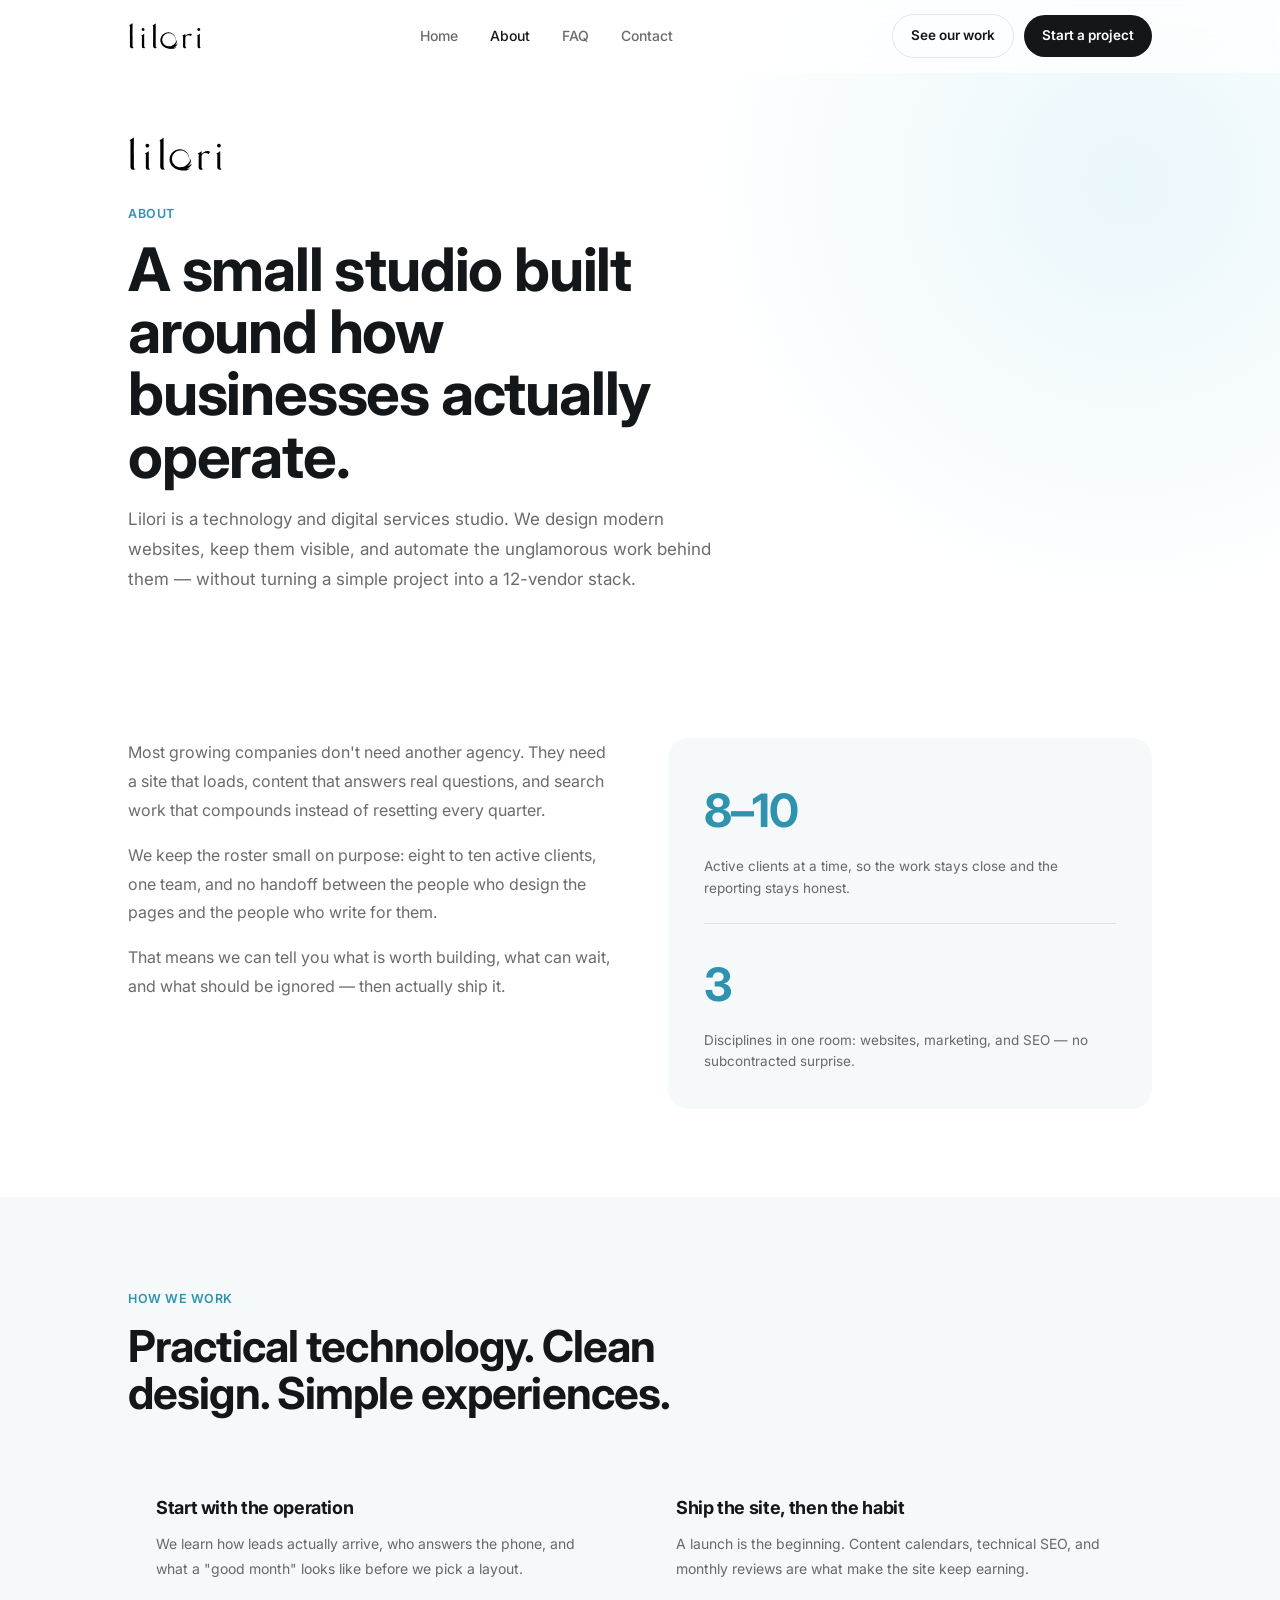
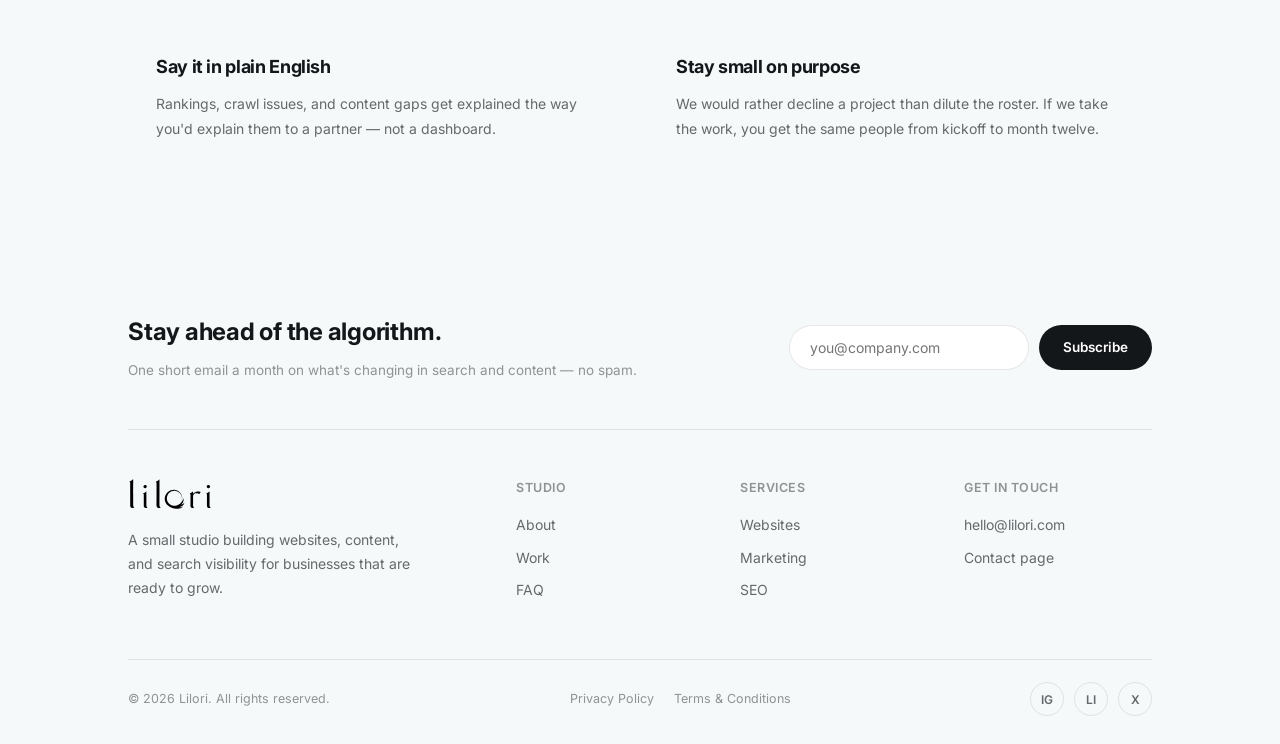
==== site/about.html @ 3b540e7f "Turn the Lilori HTML dump into a local multi-page site. Replace the single base64-heavy page with a " ====
<!DOCTYPE html>
<html lang="en">
<head>
  <meta charset="UTF-8">
  <meta name="viewport" content="width=device-width, initial-scale=1.0">
  <title>About Lilori — A small studio for websites, marketing & SEO</title>
  <meta name="description" content="Lilori is a small studio that designs websites, runs content, and improves search visibility for growing businesses.">
  <meta name="theme-color" content="#ffffff">
  <link rel="icon" type="image/svg+xml" href="assets/lilori-logo.svg">
  <link rel="stylesheet" href="css/styles.css">
</head>
<body>
  <a class="skip-link" href="#main">Skip to content</a>
  <nav id="nav">
    <div class="nav-inner wrap">
      <a href="index.html" class="nav-logo"><img class="brand-mark" src="assets/lilori-logo.svg" alt="Lilori"></a>
      <ul class="nav-links" id="navLinks">
        <li><a href="index.html">Home</a></li>
        <li><a href="about.html">About</a></li>
        <li><a href="faq.html">FAQ</a></li>
        <li><a href="contact.html">Contact</a></li>
        <li class="mobile-actions">
          <a href="index.html#work" class="btn btn-ghost">See our work</a>
          <a href="contact.html" class="btn btn-fill">Start a project</a>
        </li>
      </ul>
      <div class="nav-actions">
        <a href="index.html#work" class="nav-ghost">See our work</a>
        <a href="contact.html" class="nav-fill">Start a project</a>
      </div>
      <button class="nav-burger" id="burger" aria-label="Menu" aria-expanded="false" aria-controls="navLinks">
        <span></span><span></span><span></span>
      </button>
    </div>
  </nav>
  <main id="main">

    <header class="page-hero">
      <div class="wrap">
        <img class="brand-mark" src="assets/lilori-logo.svg" alt="">
        <span class="eyebrow">About</span>
        <h1>A small studio built around how businesses actually operate.</h1>
        <p>Lilori is a technology and digital services studio. We design modern websites, keep them visible, and automate the unglamorous work behind them — without turning a simple project into a 12-vendor stack.</p>
      </div>
    </header>
    <section class="band">
      <div class="wrap about-story">
        <div data-reveal>
          <p>Most growing companies don't need another agency. They need a site that loads, content that answers real questions, and search work that compounds instead of resetting every quarter.</p>
          <p>We keep the roster small on purpose: eight to ten active clients, one team, and no handoff between the people who design the pages and the people who write for them.</p>
          <p>That means we can tell you what is worth building, what can wait, and what should be ignored — then actually ship it.</p>
        </div>
        <aside class="about-figure" data-reveal>
          <div class="big">8–10</div>
          <div class="cap">Active clients at a time, so the work stays close and the reporting stays honest.</div>
          <hr>
          <div class="big">3</div>
          <div class="cap">Disciplines in one room: websites, marketing, and SEO — no subcontracted surprise.</div>
        </aside>
      </div>
    </section>
    <section class="band alt">
      <div class="wrap">
        <div class="head" data-reveal>
          <span class="eyebrow">How we work</span>
          <h2>Practical technology. Clean design. Simple experiences.</h2>
        </div>
        <div class="values-grid" data-reveal>
          <article class="value-card"><h3>Start with the operation</h3><p>We learn how leads actually arrive, who answers the phone, and what a "good month" looks like before we pick a layout.</p></article>
          <article class="value-card"><h3>Ship the site, then the habit</h3><p>A launch is the beginning. Content calendars, technical SEO, and monthly reviews are what make the site keep earning.</p></article>
          <article class="value-card"><h3>Say it in plain English</h3><p>Rankings, crawl issues, and content gaps get explained the way you'd explain them to a partner — not a dashboard.</p></article>
          <article class="value-card"><h3>Stay small on purpose</h3><p>We would rather decline a project than dilute the roster. If we take the work, you get the same people from kickoff to month twelve.</p></article>
        </div>
      </div>
    </section>

  </main>
  <footer>
    <div class="wrap">
      <div class="foot-newsletter" data-reveal>
        <div>
          <h3>Stay ahead of the algorithm.</h3>
          <p>One short email a month on what's changing in search and content — no spam.</p>
        </div>
        <form class="nl-form" id="nlForm">
          <input type="email" placeholder="you@company.com" required aria-label="Email address">
          <button type="submit">Subscribe</button>
        </form>
      </div>
      <div class="foot-top">
        <div class="foot-brand">
          <img class="brand-mark" src="assets/lilori-logo.svg" alt="Lilori">
          <p>A small studio building websites, content, and search visibility for businesses that are ready to grow.</p>
        </div>
        <div class="foot-col">
          <h4>Studio</h4>
          <a href="about.html">About</a>
          <a href="index.html#work">Work</a>
          <a href="faq.html">FAQ</a>
        </div>
        <div class="foot-col">
          <h4>Services</h4>
          <a href="index.html#services">Websites</a>
          <a href="index.html#services">Marketing</a>
          <a href="index.html#services">SEO</a>
        </div>
        <div class="foot-col">
          <h4>Get in touch</h4>
          <a href="mailto:hello@lilori.com">hello@lilori.com</a>
          <a href="contact.html">Contact page</a>
        </div>
      </div>
      <div class="foot-bottom">
        <span>© 2026 Lilori. All rights reserved.</span>
        <div class="foot-legal">
          <a href="privacy.html">Privacy Policy</a>
          <a href="terms.html">Terms &amp; Conditions</a>
        </div>
        <div class="foot-social">
          <a href="#" aria-label="Instagram">IG</a>
          <a href="#" aria-label="LinkedIn">LI</a>
          <a href="#" aria-label="X">X</a>
        </div>
      </div>
    </div>
  </footer>
  <script src="js/main.js"></script>
</body>
</html>
---- site/css/styles.css ----
@import url("https://fonts.googleapis.com/css2?family=Fraunces:ital,opsz,wght@0,9..144,440;0,9..144,560;1,9..144,440&family=Inter:wght@300;400;500;600;700&display=swap");

*,
*::before,
*::after {
  box-sizing: border-box;
  margin: 0;
  padding: 0;
}

:root {
  --paper: #ffffff;
  --paper2: #f6f9fa;
  --paper3: #eef3f5;
  --ink: #14171a;
  --ink-soft: rgba(20, 23, 26, 0.64);
  --ink-dim: rgba(20, 23, 26, 0.45);
  --ink-faint: rgba(20, 23, 26, 0.28);
  --ice-pale: #eaf7fb;
  --ice-soft: #cdecf4;
  --ice: #8fd6ea;
  --ice-mid: #5fbeda;
  --ice-deep: #2f93af;
  --line: rgba(20, 23, 26, 0.1);
  --line-soft: rgba(20, 23, 26, 0.07);
  --serif: "Fraunces", serif;
  --sans: "Inter", sans-serif;
  --ease: cubic-bezier(0.22, 0.7, 0.2, 1);
  --nav-h: 72px;
  --space: 48px;
}

html {
  scroll-behavior: smooth;
  scroll-padding-top: calc(var(--nav-h) + 12px);
}

body {
  background: var(--paper);
  color: var(--ink);
  font-family: var(--sans);
  font-size: 16px;
  line-height: 1.6;
  overflow-x: hidden;
  -webkit-font-smoothing: antialiased;
}

body.menu-open {
  overflow: hidden;
}

a {
  color: inherit;
}

img {
  max-width: 100%;
  display: block;
}

ul {
  list-style: none;
}

button {
  font-family: inherit;
  cursor: pointer;
}

:focus-visible {
  outline: 2px solid var(--ice-deep);
  outline-offset: 3px;
}

.skip-link {
  position: absolute;
  left: 16px;
  top: -48px;
  z-index: 400;
  background: var(--ink);
  color: var(--paper);
  padding: 10px 16px;
  border-radius: 999px;
  text-decoration: none;
  font-size: 13px;
  font-weight: 600;
}

.skip-link:focus {
  top: 16px;
}

.wrap {
  max-width: 1120px;
  margin: 0 auto;
  padding: 0 var(--space);
}

@media (max-width: 720px) {
  :root {
    --space: 24px;
    --nav-h: 64px;
  }
}

.eyebrow {
  font-size: 12.5px;
  font-weight: 600;
  color: var(--ice-deep);
  letter-spacing: 0.04em;
  text-transform: uppercase;
}

h1,
h2,
h3,
h4 {
  font-family: var(--sans);
  font-weight: 700;
  letter-spacing: -0.02em;
}

.serif {
  font-family: var(--serif);
  font-weight: 500;
  font-style: italic;
  letter-spacing: 0;
}

/* Nav */
nav {
  position: fixed;
  inset: 0 0 auto;
  z-index: 200;
  background: rgba(255, 255, 255, 0.72);
  backdrop-filter: blur(16px);
  -webkit-backdrop-filter: blur(16px);
  border-bottom: 1px solid transparent;
  transition: background 0.3s var(--ease), border-color 0.3s var(--ease), box-shadow 0.3s var(--ease);
}

nav.on {
  background: rgba(255, 255, 255, 0.94);
  border-color: var(--line);
  box-shadow: 0 8px 24px -20px rgba(20, 23, 26, 0.45);
}

.nav-inner {
  display: flex;
  align-items: center;
  justify-content: space-between;
  min-height: var(--nav-h);
  gap: 24px;
}

.nav-logo {
  display: flex;
  align-items: center;
  text-decoration: none;
  color: var(--ink);
  flex: none;
}

.nav-logo img,
.nav-logo svg,
.brand-mark {
  height: 28px;
  width: auto;
  display: block;
}

.foot-brand .brand-mark {
  height: 32px;
  margin-bottom: 18px;
  color: var(--ink);
}

.nav-links {
  display: flex;
  align-items: center;
  gap: 32px;
}

.mobile-actions {
  display: none;
}

.nav-links a {
  font-size: 14px;
  color: var(--ink-soft);
  text-decoration: none;
  font-weight: 500;
  transition: color 0.2s;
}

.nav-links a.active,
.nav-links a:hover {
  color: var(--ink);
}

.nav-actions {
  display: flex;
  align-items: center;
  gap: 10px;
}

.nav-ghost,
.nav-fill {
  font-size: 13.5px;
  font-weight: 600;
  padding: 10px 18px;
  border-radius: 999px;
  text-decoration: none;
  transition: border-color 0.2s, background 0.2s, color 0.2s, transform 0.2s;
}

.nav-ghost {
  border: 1px solid var(--line);
  color: var(--ink);
}

.nav-ghost:hover {
  border-color: var(--ink);
  background: var(--paper2);
}

.nav-fill {
  background: var(--ink);
  color: var(--paper);
}

.nav-fill:hover {
  background: var(--ice-deep);
  transform: translateY(-1px);
}

.nav-burger {
  display: none;
  width: 40px;
  height: 40px;
  position: relative;
  background: none;
  border: none;
  padding: 0;
  z-index: 210;
}

.nav-burger span {
  position: absolute;
  left: 9px;
  width: 22px;
  height: 1.5px;
  background: var(--ink);
  transition: transform 0.3s var(--ease), opacity 0.2s;
}

.nav-burger span:nth-child(1) {
  top: 14px;
}

.nav-burger span:nth-child(2) {
  top: 19px;
}

.nav-burger span:nth-child(3) {
  top: 24px;
}

.nav-burger[aria-expanded="true"] span:nth-child(1) {
  transform: translateY(5px) rotate(45deg);
}

.nav-burger[aria-expanded="true"] span:nth-child(2) {
  opacity: 0;
}

.nav-burger[aria-expanded="true"] span:nth-child(3) {
  transform: translateY(-5px) rotate(-45deg);
}

@media (max-width: 960px) {
  .nav-actions {
    display: none;
  }

  .nav-links {
    position: fixed;
    top: 0;
    left: 0;
    width: 100%;
    height: 100vh;
    background: var(--paper);
    flex-direction: column;
    justify-content: center;
    gap: 28px;
    transform: translateY(-100%);
    transition: transform 0.45s var(--ease);
  }

  .nav-links.open {
    transform: translateY(0);
  }

  .nav-links a {
    color: var(--ink);
    font-size: 28px;
    font-weight: 600;
  }

  .nav-links a.active,
  .nav-links a:hover {
    color: var(--ice-deep);
  }

  .mobile-actions {
    display: flex;
    gap: 12px;
    margin-top: 8px;
    flex-wrap: wrap;
    justify-content: center;
  }

  .nav-links .mobile-actions a {
    font-size: 14.5px;
  }

  .nav-burger {
    display: block;
  }
}

/* Buttons */
.btn {
  font-size: 14.5px;
  font-weight: 600;
  padding: 15px 26px;
  border-radius: 999px;
  text-decoration: none;
  display: inline-flex;
  align-items: center;
  gap: 8px;
  transition: background 0.2s, color 0.2s, border-color 0.2s, transform 0.2s, box-shadow 0.2s;
  border: 1px solid transparent;
}

.btn-fill {
  background: var(--ink);
  color: var(--paper);
}

.btn-fill:hover {
  background: var(--ice-deep);
  transform: translateY(-1px);
  box-shadow: 0 10px 20px -12px rgba(47, 147, 175, 0.8);
}

.btn-ghost {
  border-color: var(--line);
  color: var(--ink);
}

.btn-ghost:hover {
  border-color: var(--ink);
  background: var(--paper2);
}

/* Hero */
.hero {
  min-height: 100vh;
  background: var(--paper);
  position: relative;
  overflow: hidden;
  display: flex;
  align-items: center;
  padding: calc(var(--nav-h) + 56px) 0 56px;
}

.hero::before {
  content: "";
  position: absolute;
  right: -12%;
  top: -18%;
  width: 62%;
  height: 130%;
  background: radial-gradient(circle at 60% 40%, var(--ice-pale) 0%, rgba(234, 247, 251, 0) 68%);
  pointer-events: none;
}

.hero-mark {
  position: absolute;
  right: -4%;
  top: 22%;
  width: min(58vw, 720px);
  opacity: 0.055;
  pointer-events: none;
  user-select: none;
  color: var(--ink);
  animation: mark-drift 18s ease-in-out infinite;
}

.hero-inner {
  position: relative;
  z-index: 1;
  max-width: 820px;
}

.hero-kicker {
  display: flex;
  align-items: center;
  gap: 10px;
  margin-bottom: 22px;
}

.hero-kicker .dot {
  width: 7px;
  height: 7px;
  border-radius: 50%;
  background: var(--ice-deep);
  box-shadow: 0 0 0 0 rgba(47, 147, 175, 0.55);
  animation: pulse-dot 2.4s ease-out infinite;
}

.hero-kicker span {
  font-size: 13px;
  letter-spacing: 0.02em;
  color: var(--ink-soft);
  font-weight: 500;
}

.hero h1 {
  font-size: clamp(40px, 6.2vw, 80px);
  line-height: 1.02;
  color: var(--ink);
  letter-spacing: -0.035em;
}

.hero h1 .serif {
  color: var(--ice-deep);
  font-size: 0.94em;
}

.hero p {
  margin-top: 24px;
  max-width: 52ch;
  color: var(--ink-soft);
  font-size: 18px;
  line-height: 1.7;
}

.hero-actions {
  margin-top: 36px;
  display: flex;
  gap: 12px;
  flex-wrap: wrap;
  align-items: center;
}

.hero-strip {
  margin-top: 64px;
  display: grid;
  grid-template-columns: repeat(4, 1fr);
  border-top: 1px solid var(--line);
}

.hero-strip .stat {
  padding: 24px 20px 0 0;
  border-right: 1px solid var(--line);
}

.hero-strip .stat:last-child {
  border-right: none;
  padding-right: 0;
}

.hero-strip .stat:not(:first-child) {
  padding-left: 24px;
}

.hero-strip .stat b {
  font-size: 30px;
  font-weight: 700;
  display: block;
  color: var(--ink);
  letter-spacing: -0.03em;
}

.hero-strip .stat span {
  font-size: 12.5px;
  color: var(--ink-dim);
  display: block;
  margin-top: 6px;
  max-width: 20ch;
  line-height: 1.45;
}

@media (max-width: 860px) {
  .hero-strip {
    grid-template-columns: 1fr 1fr;
  }

  .hero-strip .stat {
    border-right: none;
    border-bottom: 1px solid var(--line);
    padding: 20px 16px 20px 0;
  }

  .hero-strip .stat:nth-child(odd) {
    border-right: 1px solid var(--line);
    padding-right: 16px;
  }

  .hero-strip .stat:nth-child(n + 3) {
    border-bottom: none;
  }

  .hero-strip .stat:not(:first-child) {
    padding-left: 16px;
  }
}

/* Sections */
.head {
  max-width: 640px;
  margin-bottom: 48px;
}

.head h2 {
  font-size: clamp(28px, 3.6vw, 44px);
  line-height: 1.08;
  margin-top: 12px;
  color: var(--ink);
}

.head p {
  margin-top: 14px;
  color: var(--ink-soft);
  font-size: 16px;
  line-height: 1.7;
}

.head.split {
  display: flex;
  justify-content: space-between;
  align-items: flex-end;
  gap: 40px;
  max-width: none;
}

.head.split .head-copy {
  max-width: 600px;
}

.head-aside {
  max-width: 34ch;
  color: var(--ink-soft);
  font-size: 15px;
  line-height: 1.7;
  padding-bottom: 4px;
}

@media (max-width: 720px) {
  .head.split {
    flex-direction: column;
    align-items: flex-start;
  }
}

section.band {
  padding: 88px 0;
  position: relative;
}

section.band.alt {
  background: var(--paper2);
}

@media (max-width: 720px) {
  section.band {
    padding: 64px 0;
  }
}

/* Services */
.svc-row {
  display: grid;
  grid-template-columns: 1fr 1fr;
  gap: 56px;
  align-items: center;
  padding: 48px 0;
  border-top: 1px solid var(--line);
}

.svc-row:last-child {
  border-bottom: 1px solid var(--line);
}

.svc-row.rev .svc-media {
  order: 2;
}

.svc-media {
  aspect-ratio: 4 / 3;
  border-radius: 20px;
  background: var(--paper2);
  display: flex;
  align-items: center;
  justify-content: center;
  position: relative;
  overflow: hidden;
}

.svc-media svg {
  width: 62%;
  height: 62%;
  animation: spin-slow 28s linear infinite;
}

.svc-tag {
  position: absolute;
  top: 18px;
  left: 18px;
  font-size: 11.5px;
  font-weight: 600;
  background: var(--paper);
  padding: 6px 12px;
  border-radius: 999px;
  color: var(--ice-deep);
  border: 1px solid var(--ice-soft);
  z-index: 1;
}

.svc-body .svc-eyebrow {
  font-size: 12.5px;
  color: var(--ink-dim);
  font-weight: 600;
  margin-bottom: 12px;
  letter-spacing: 0.02em;
}

.svc-body h3 {
  font-size: clamp(24px, 2.6vw, 32px);
  margin-bottom: 14px;
}

.svc-body p {
  color: var(--ink-soft);
  font-size: 15.5px;
  line-height: 1.75;
  margin-bottom: 22px;
  max-width: 48ch;
}

.svc-specs {
  display: grid;
  grid-template-columns: 1fr 1fr;
  gap: 10px 20px;
  margin-bottom: 24px;
}

.svc-specs li {
  font-size: 13.5px;
  color: var(--ink-soft);
  padding-left: 16px;
  position: relative;
}

.svc-specs li::before {
  content: "";
  position: absolute;
  left: 0;
  top: 8px;
  width: 7px;
  height: 1px;
  background: var(--ice-deep);
}

.svc-links {
  display: flex;
  gap: 12px;
  flex-wrap: wrap;
}

@media (max-width: 860px) {
  .svc-row {
    grid-template-columns: 1fr;
    gap: 24px;
    padding: 36px 0;
  }

  .svc-row.rev .svc-media {
    order: 0;
  }

  .svc-specs {
    grid-template-columns: 1fr;
  }
}

/* Benefits */
.benefits-grid {
  display: grid;
  grid-template-columns: repeat(3, 1fr);
  gap: 20px;
}

.benefit-card {
  border-radius: 20px;
  padding: 32px 28px;
  min-height: 240px;
  display: flex;
  flex-direction: column;
  justify-content: flex-end;
  position: relative;
  overflow: hidden;
  transition: transform 0.35s var(--ease);
}

.benefit-card:hover {
  transform: translateY(-4px);
}

.benefit-card .ring-bg {
  position: absolute;
  inset: 0;
  opacity: 0.7;
}

.benefit-card .b-label {
  font-size: 13px;
  font-weight: 600;
  color: var(--ink-soft);
  margin-bottom: 6px;
  position: relative;
}

.benefit-card .b-metric {
  font-size: 42px;
  font-weight: 700;
  letter-spacing: -0.03em;
  margin-bottom: 10px;
  position: relative;
}

.benefit-card .b-desc {
  font-size: 13.5px;
  color: var(--ink-soft);
  line-height: 1.65;
  max-width: 30ch;
  position: relative;
}

.benefit-1 {
  background: var(--ice-pale);
}

.benefit-2 {
  background: var(--paper);
}

.benefit-3 {
  background: var(--paper3);
}

@media (max-width: 860px) {
  .benefits-grid {
    grid-template-columns: 1fr;
  }

  .benefit-card {
    min-height: 200px;
  }
}

/* Feature */
.feature-split {
  display: grid;
  grid-template-columns: 0.95fr 1.05fr;
  gap: 56px;
  align-items: center;
}

.feature-copy .head {
  margin-bottom: 8px;
}

.feature-list {
  display: flex;
  flex-direction: column;
  gap: 16px;
  margin-top: 8px;
}

.feature-list li {
  display: flex;
  gap: 12px;
  font-size: 14.5px;
  color: var(--ink-soft);
  line-height: 1.6;
}

.feature-check {
  width: 22px;
  height: 22px;
  border-radius: 50%;
  background: var(--ice);
  flex: none;
  display: flex;
  align-items: center;
  justify-content: center;
  font-size: 11px;
  color: var(--ink);
  margin-top: 1px;
}

.dash-mock {
  background: var(--ink);
  border-radius: 22px;
  padding: 24px;
  color: var(--paper);
  box-shadow: 0 30px 70px -30px rgba(20, 23, 26, 0.35);
}

.dash-top {
  display: flex;
  justify-content: space-between;
  align-items: center;
  margin-bottom: 20px;
}

.dash-top b {
  font-size: 14px;
}

.dash-top span {
  font-size: 11.5px;
  color: rgba(255, 255, 255, 0.4);
}

.dash-chart {
  height: 140px;
  display: flex;
  align-items: flex-end;
  gap: 6px;
  margin-bottom: 18px;
}

.dash-chart i {
  flex: 1;
  background: linear-gradient(180deg, var(--ice), var(--ice-mid));
  border-radius: 4px 4px 0 0;
  display: block;
  transform: scaleY(0.08);
  transform-origin: bottom;
  transition: transform 0.8s var(--ease);
}

.dash-mock.in-view .dash-chart i {
  transform: scaleY(1);
}

.dash-chart i:nth-child(1) { transition-delay: 0.05s; }
.dash-chart i:nth-child(2) { transition-delay: 0.1s; }
.dash-chart i:nth-child(3) { transition-delay: 0.15s; }
.dash-chart i:nth-child(4) { transition-delay: 0.2s; }
.dash-chart i:nth-child(5) { transition-delay: 0.25s; }
.dash-chart i:nth-child(6) { transition-delay: 0.3s; }
.dash-chart i:nth-child(7) { transition-delay: 0.35s; }
.dash-chart i:nth-child(8) { transition-delay: 0.4s; }
.dash-chart i:nth-child(9) { transition-delay: 0.45s; }
.dash-chart i:nth-child(10) { transition-delay: 0.5s; }

.dash-stats {
  display: grid;
  grid-template-columns: repeat(3, 1fr);
  gap: 12px;
}

.dash-stats div {
  background: rgba(255, 255, 255, 0.06);
  border-radius: 12px;
  padding: 12px;
}

.dash-stats b {
  display: block;
  font-size: 19px;
  font-weight: 700;
}

.dash-stats span {
  font-size: 11px;
  color: rgba(255, 255, 255, 0.5);
}

@media (max-width: 860px) {
  .feature-split {
    grid-template-columns: 1fr;
    gap: 32px;
  }
}

/* Results */
.results-grid {
  display: grid;
  grid-template-columns: repeat(3, 1fr);
  gap: 1px;
  background: var(--line);
  border: 1px solid var(--line);
  border-radius: 20px;
  overflow: hidden;
}

.result-card {
  background: var(--paper);
  padding: 32px 28px;
}

.result-metric {
  font-size: 38px;
  color: var(--ink);
  font-weight: 700;
  letter-spacing: -0.03em;
}

.result-label {
  font-size: 13.5px;
  color: var(--ink-soft);
  margin-top: 10px;
  line-height: 1.6;
}

.quote-card {
  max-width: 680px;
}

.quote-card p {
  font-family: var(--serif);
  font-style: italic;
  font-size: clamp(22px, 2.4vw, 28px);
  line-height: 1.45;
  color: var(--ink);
  margin-bottom: 24px;
  font-weight: 500;
}

.quote-who {
  display: flex;
  align-items: center;
  gap: 12px;
}

.quote-avatar {
  width: 40px;
  height: 40px;
  border-radius: 50%;
  background: var(--ice-pale);
  display: flex;
  align-items: center;
  justify-content: center;
  color: var(--ice-deep);
  font-size: 13px;
  font-weight: 700;
}

.quote-who b {
  font-size: 14px;
  font-weight: 600;
  display: block;
}

.quote-who span {
  font-size: 12.5px;
  color: var(--ink-dim);
}

@media (max-width: 860px) {
  .results-grid {
    grid-template-columns: 1fr;
  }
}

/* Work */
.work-grid {
  display: grid;
  grid-template-columns: repeat(2, 1fr);
  gap: 16px;
}

.work-card {
  background: var(--paper);
  border-radius: 20px;
  padding: 28px;
  display: flex;
  flex-direction: column;
  justify-content: space-between;
  min-height: 188px;
  transition: background 0.3s, transform 0.3s var(--ease), box-shadow 0.3s;
}

.band.alt .work-card {
  background: var(--paper);
}

.work-card:hover {
  background: var(--ice-pale);
  transform: translateY(-3px);
  box-shadow: 0 18px 40px -32px rgba(20, 23, 26, 0.5);
}

.work-tag {
  font-size: 11.5px;
  font-weight: 600;
  color: var(--ice-deep);
  background: var(--paper2);
  padding: 5px 12px;
  border-radius: 999px;
  display: inline-block;
  border: 1px solid var(--ice-soft);
  align-self: flex-start;
}

.work-card h3 {
  font-size: 22px;
  margin-top: 20px;
}

.work-card p {
  color: var(--ink-soft);
  font-size: 13.5px;
  margin-top: 8px;
}

@media (max-width: 720px) {
  .work-grid {
    grid-template-columns: 1fr;
  }
}

/* CTA */
.cta-section {
  padding: 24px 0 80px;
}

.cta-band {
  background: var(--ice-pale);
  padding: 64px;
  position: relative;
  overflow: hidden;
  border-radius: 28px;
}

.cta-band::after {
  content: "";
  position: absolute;
  right: -8%;
  top: -40%;
  width: 46%;
  height: 180%;
  border: 1px solid var(--ice-soft);
  border-radius: 50%;
  pointer-events: none;
}

.cta-inner {
  position: relative;
  z-index: 1;
  max-width: 640px;
}

.cta-band h2 {
  font-size: clamp(28px, 4vw, 44px);
  line-height: 1.08;
}

.cta-band p {
  margin-top: 16px;
  color: var(--ink-soft);
  font-size: 16px;
  max-width: 46ch;
}

.cta-band .btn {
  margin-top: 28px;
}

@media (max-width: 720px) {
  .cta-section {
    padding: 8px 0 48px;
  }

  .cta-band {
    padding: 40px 24px;
    border-radius: 20px;
  }
}

/* Footer */
footer {
  background: var(--paper2);
  padding: 8px 0 28px;
}

.foot-newsletter {
  padding: 48px 0;
  border-bottom: 1px solid var(--line);
  display: flex;
  justify-content: space-between;
  align-items: center;
  gap: 32px;
  flex-wrap: wrap;
}

.foot-newsletter h3 {
  font-size: 24px;
  letter-spacing: -0.01em;
  max-width: 360px;
}

.foot-newsletter p {
  font-size: 13.5px;
  color: var(--ink-dim);
  margin-top: 8px;
}

.nl-form {
  display: flex;
  gap: 10px;
  flex: none;
}

.nl-form input {
  background: var(--paper);
  border: 1px solid var(--line);
  border-radius: 999px;
  padding: 13px 20px;
  font-size: 14px;
  width: 240px;
  font-family: var(--sans);
}

.nl-form button {
  background: var(--ink);
  color: var(--paper);
  border: none;
  border-radius: 999px;
  padding: 13px 24px;
  font-size: 13.5px;
  font-weight: 600;
  transition: background 0.2s;
}

.nl-form button:hover {
  background: var(--ice-deep);
}

@media (max-width: 560px) {
  .nl-form {
    flex-direction: column;
    width: 100%;
  }

  .nl-form input {
    width: 100%;
  }
}

.foot-top {
  display: grid;
  grid-template-columns: 1.5fr 0.8fr 0.8fr 0.8fr;
  gap: 36px;
  padding: 48px 0;
}

.foot-brand p {
  color: var(--ink-soft);
  font-size: 14px;
  max-width: 32ch;
  line-height: 1.7;
}

.foot-col h4 {
  font-size: 12.5px;
  font-weight: 600;
  color: var(--ink-dim);
  margin-bottom: 16px;
  letter-spacing: 0.04em;
  text-transform: uppercase;
}

.foot-col a {
  display: block;
  font-size: 14px;
  color: var(--ink-soft);
  text-decoration: none;
  margin-bottom: 10px;
  transition: color 0.2s;
}

.foot-col a:hover {
  color: var(--ice-deep);
}

.foot-bottom {
  display: flex;
  justify-content: space-between;
  align-items: center;
  padding-top: 22px;
  flex-wrap: wrap;
  gap: 16px;
  border-top: 1px solid var(--line);
}

.foot-bottom span {
  font-size: 12.5px;
  color: var(--ink-dim);
}

.foot-legal {
  display: flex;
  gap: 20px;
}

.foot-legal a {
  font-size: 12.5px;
  color: var(--ink-dim);
  text-decoration: none;
}

.foot-legal a:hover {
  color: var(--ink);
}

.foot-social {
  display: flex;
  gap: 10px;
}

.foot-social a {
  width: 34px;
  height: 34px;
  border: 1px solid var(--line);
  border-radius: 50%;
  display: flex;
  align-items: center;
  justify-content: center;
  text-decoration: none;
  color: var(--ink-soft);
  font-size: 12px;
  font-weight: 600;
  transition: border-color 0.2s, color 0.2s, background 0.2s;
}

.foot-social a:hover {
  border-color: var(--ice-deep);
  color: var(--ice-deep);
  background: var(--ice-pale);
}

@media (max-width: 900px) {
  .foot-top {
    grid-template-columns: 1fr 1fr;
    row-gap: 32px;
  }
}

@media (max-width: 560px) {
  .foot-top {
    grid-template-columns: 1fr;
  }

  .foot-bottom {
    flex-direction: column;
    align-items: flex-start;
  }
}

/* Inner pages */
.page-hero {
  background: var(--paper);
  padding: calc(var(--nav-h) + 64px) 0 56px;
  position: relative;
  overflow: hidden;
}

.page-hero::before {
  content: "";
  position: absolute;
  right: -10%;
  top: -20%;
  width: 55%;
  height: 120%;
  background: radial-gradient(circle at 60% 40%, var(--ice-pale) 0%, rgba(234, 247, 251, 0) 68%);
  pointer-events: none;
}

.page-hero .wrap {
  position: relative;
  z-index: 1;
}

.page-hero .brand-mark {
  height: 36px;
  margin-bottom: 28px;
  color: var(--ink);
}

.page-hero h1 {
  font-size: clamp(36px, 5vw, 60px);
  margin-top: 12px;
  max-width: 16ch;
  line-height: 1.04;
}

.page-hero p {
  margin-top: 18px;
  max-width: 54ch;
  color: var(--ink-soft);
  font-size: 17px;
  line-height: 1.75;
}

.about-story {
  display: grid;
  grid-template-columns: 1fr 1fr;
  gap: 56px;
  align-items: start;
}

.about-story p {
  color: var(--ink-soft);
  font-size: 16px;
  line-height: 1.8;
  margin-bottom: 16px;
}

.about-figure {
  background: var(--paper2);
  border-radius: 20px;
  padding: 36px;
  position: sticky;
  top: calc(var(--nav-h) + 24px);
}

.about-figure .big {
  font-size: 46px;
  color: var(--ice-deep);
  font-weight: 700;
  letter-spacing: -0.03em;
}

.about-figure .cap {
  font-size: 13.5px;
  color: var(--ink-soft);
  margin-top: 8px;
  line-height: 1.6;
}

.about-figure hr {
  border: none;
  border-top: 1px solid var(--line);
  margin: 24px 0;
}

@media (max-width: 860px) {
  .about-story {
    grid-template-columns: 1fr;
  }

  .about-figure {
    position: static;
  }
}

.values-grid {
  display: grid;
  grid-template-columns: repeat(2, 1fr);
  gap: 16px;
}

.value-card {
  background: var(--paper2);
  border-radius: 18px;
  padding: 28px;
}

.value-card h3 {
  font-size: 18px;
  margin-bottom: 10px;
}

.value-card p {
  font-size: 14px;
  color: var(--ink-soft);
  line-height: 1.75;
}

@media (max-width: 720px) {
  .values-grid {
    grid-template-columns: 1fr;
  }
}

.faq-list {
  border-top: 1px solid var(--line);
}

.faq-item {
  border-bottom: 1px solid var(--line);
}

.faq-item summary {
  list-style: none;
  cursor: pointer;
  padding: 22px 4px;
  display: flex;
  justify-content: space-between;
  align-items: center;
  gap: 24px;
  font-size: 18px;
  font-weight: 600;
}

.faq-item summary::-webkit-details-marker {
  display: none;
}

.faq-plus {
  width: 22px;
  height: 22px;
  position: relative;
  flex: none;
}

.faq-plus::before,
.faq-plus::after {
  content: "";
  position: absolute;
  background: var(--ink);
  transition: transform 0.3s var(--ease), opacity 0.3s;
}

.faq-plus::before {
  left: 0;
  top: 50%;
  width: 100%;
  height: 1.5px;
  transform: translateY(-50%);
}

.faq-plus::after {
  top: 0;
  left: 50%;
  height: 100%;
  width: 1.5px;
  transform: translateX(-50%);
}

.faq-item[open] .faq-plus::after {
  transform: translateX(-50%) rotate(90deg);
  opacity: 0;
}

.faq-item p {
  padding: 0 4px 26px;
  max-width: 70ch;
  color: var(--ink-soft);
  font-size: 15px;
  line-height: 1.8;
}

.contact-grid {
  display: grid;
  grid-template-columns: 0.9fr 1.1fr;
  gap: 56px;
}

.contact-info h3 {
  font-size: 22px;
  margin-bottom: 16px;
}

.info-row {
  display: flex;
  gap: 16px;
  padding: 16px 0;
  border-top: 1px solid var(--line);
}

.info-row:last-child {
  border-bottom: 1px solid var(--line);
}

.info-row b {
  display: block;
  font-size: 13.5px;
  margin-bottom: 4px;
}

.info-row span,
.info-row a {
  font-size: 14px;
  color: var(--ink-soft);
  text-decoration: none;
}

.info-row a:hover {
  color: var(--ice-deep);
}

.field {
  margin-bottom: 18px;
}

.field label {
  display: block;
  font-size: 12.5px;
  color: var(--ink-soft);
  margin-bottom: 8px;
  font-weight: 500;
}

.field input,
.field textarea,
.field select {
  width: 100%;
  background: var(--paper2);
  border: 1px solid var(--line);
  padding: 14px 16px;
  font-family: var(--sans);
  font-size: 14.5px;
  color: var(--ink);
  transition: border-color 0.2s, background 0.2s;
  border-radius: 12px;
}

.field input:focus,
.field textarea:focus,
.field select:focus {
  border-color: var(--ice-deep);
  background: var(--paper);
  outline: none;
}

.field textarea {
  resize: vertical;
  min-height: 130px;
}

.field-row {
  display: grid;
  grid-template-columns: 1fr 1fr;
  gap: 16px;
}

@media (max-width: 860px) {
  .contact-grid {
    grid-template-columns: 1fr;
    gap: 40px;
  }

  .field-row {
    grid-template-columns: 1fr;
  }
}

.legal-body {
  max-width: 760px;
}

.legal-body h2 {
  font-size: 21px;
  margin: 36px 0 12px;
}

.legal-body h2:first-child {
  margin-top: 0;
}

.legal-body p,
.legal-body li {
  color: var(--ink-soft);
  font-size: 15px;
  line-height: 1.85;
  margin-bottom: 14px;
}

.legal-body ul {
  padding-left: 20px;
  list-style: disc;
}

.legal-body .updated {
  color: var(--ink-dim);
  font-size: 13px;
  margin-bottom: 32px;
}

/* Reveal */
[data-reveal] {
  opacity: 0;
  transform: translateY(16px);
  transition: opacity 0.7s var(--ease), transform 0.7s var(--ease);
}

[data-reveal].in {
  opacity: 1;
  transform: none;
}

@keyframes pulse-dot {
  0% {
    box-shadow: 0 0 0 0 rgba(47, 147, 175, 0.5);
  }
  70% {
    box-shadow: 0 0 0 10px rgba(47, 147, 175, 0);
  }
  100% {
    box-shadow: 0 0 0 0 rgba(47, 147, 175, 0);
  }
}

@keyframes spin-slow {
  to {
    transform: rotate(360deg);
  }
}

@keyframes mark-drift {
  0%,
  100% {
    transform: translate3d(0, 0, 0);
  }
  50% {
    transform: translate3d(-18px, 12px, 0);
  }
}

@media (prefers-reduced-motion: reduce) {
  html {
    scroll-behavior: auto;
  }

  [data-reveal],
  .dash-chart i,
  .svc-media svg,
  .hero-mark,
  .hero-kicker .dot,
  .benefit-card,
  .work-card {
    animation: none !important;
    transition: none !important;
    opacity: 1;
    transform: none;
  }
}
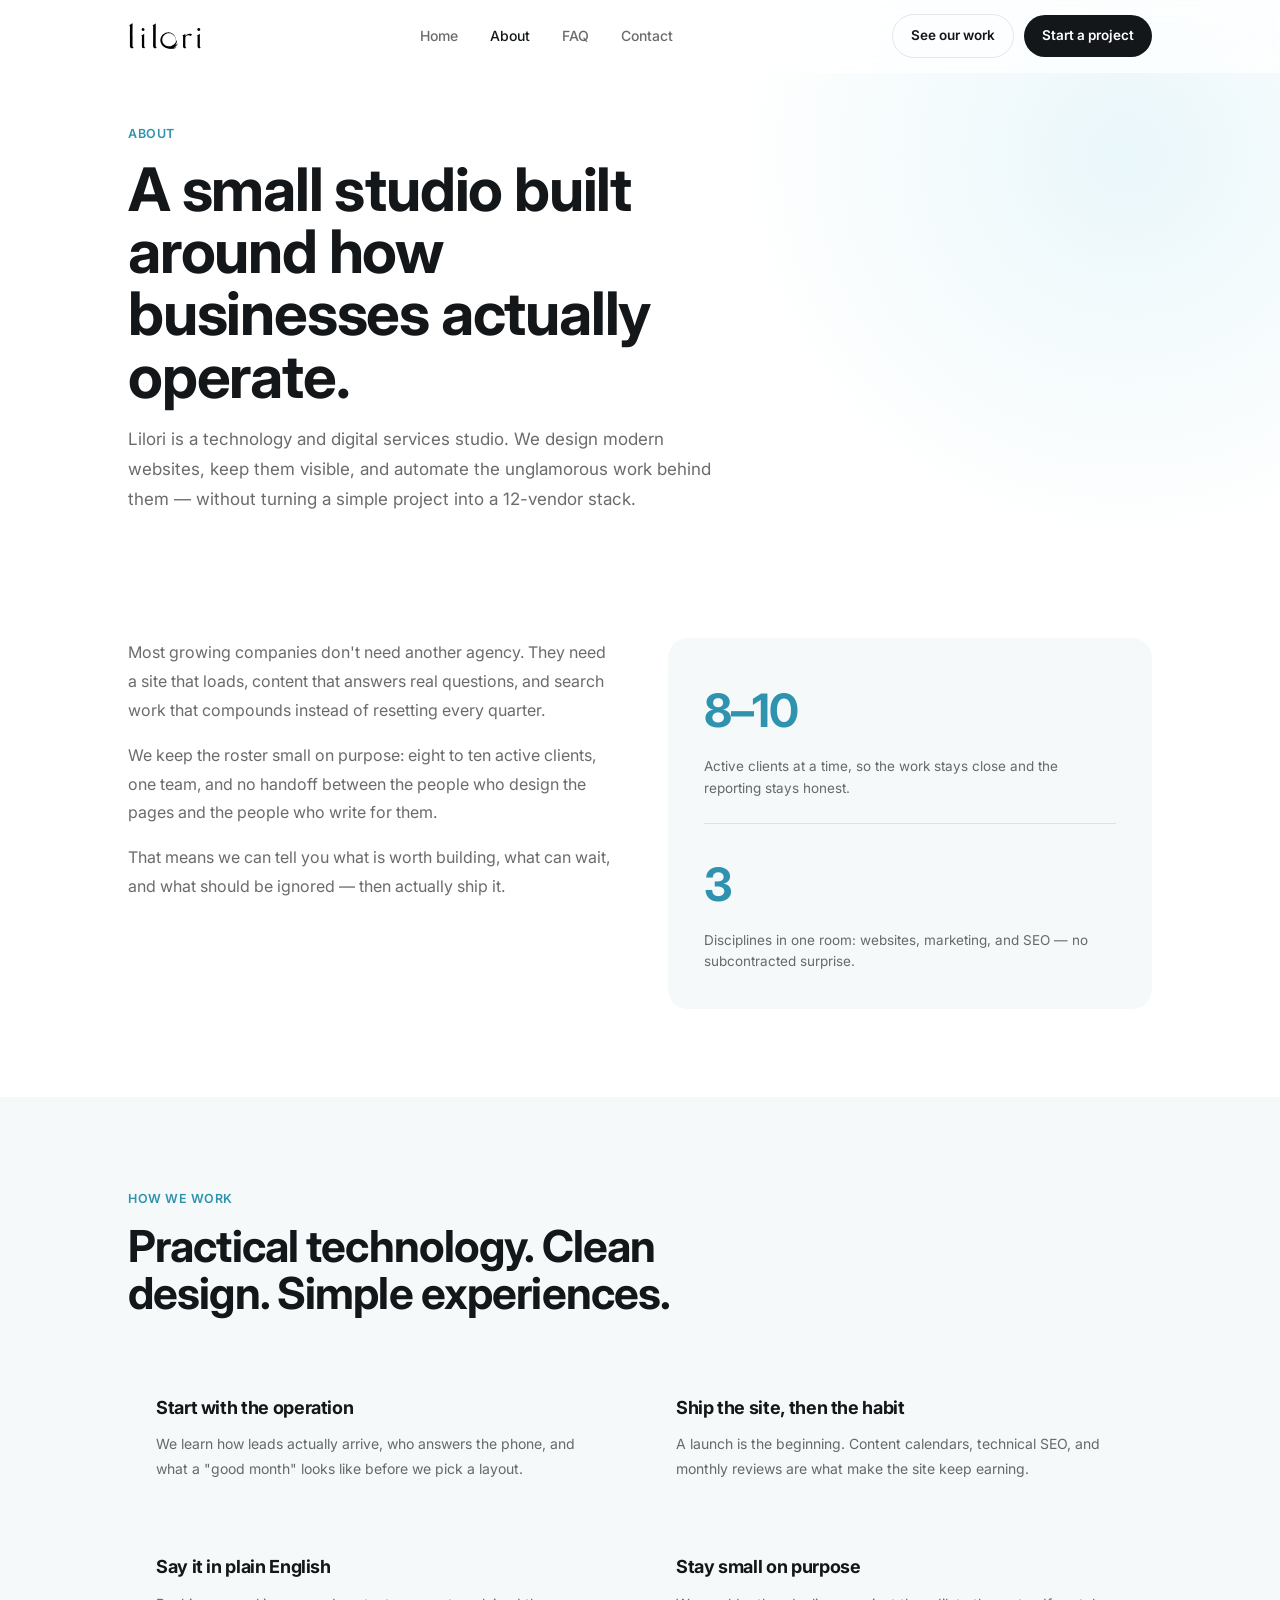
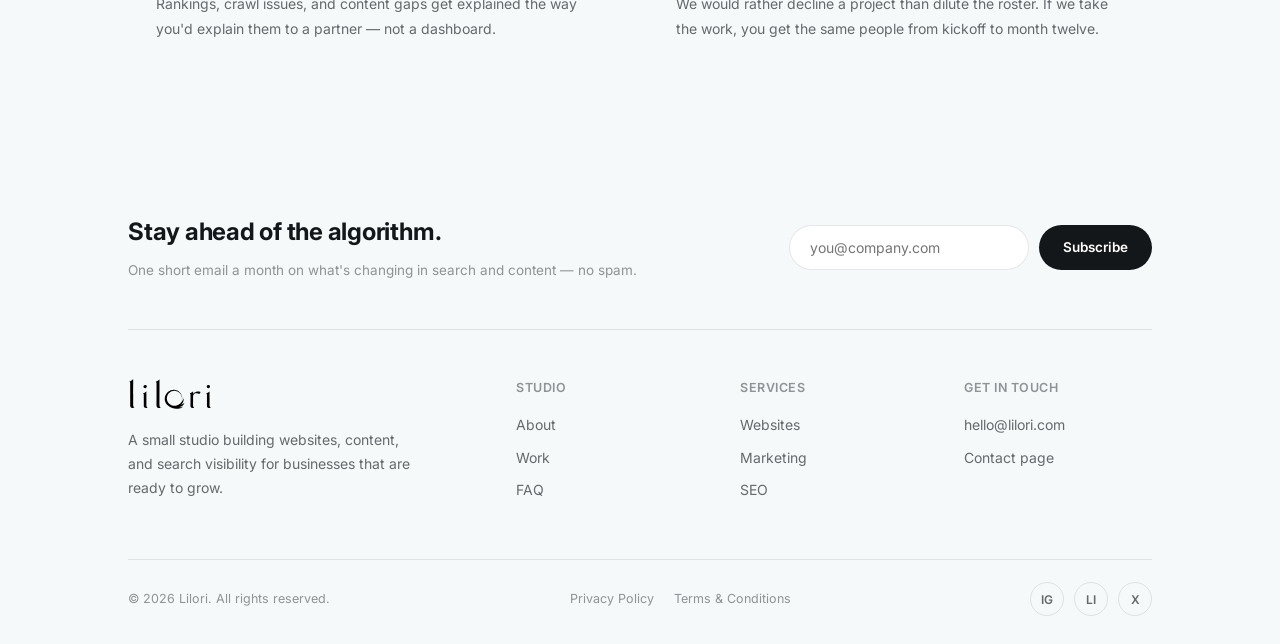
==== commit 6bc46e4c: "Tighten hero and inner-page spacing around the wordmark. Drop the full-viewport hero so stats sit cl" ====
--- a/site/about.html
+++ b/site/about.html
@@ -37,7 +37,6 @@
 
     <header class="page-hero">
       <div class="wrap">
-        <img class="brand-mark" src="assets/lilori-logo.svg" alt="">
         <span class="eyebrow">About</span>
         <h1>A small studio built around how businesses actually operate.</h1>
         <p>Lilori is a technology and digital services studio. We design modern websites, keep them visible, and automate the unglamorous work behind them — without turning a simple project into a 12-vendor stack.</p>
--- a/site/css/styles.css
+++ b/site/css/styles.css
@@ -366,13 +366,12 @@
 
 /* Hero */
 .hero {
-  min-height: 100vh;
   background: var(--paper);
   position: relative;
   overflow: hidden;
   display: flex;
   align-items: center;
-  padding: calc(var(--nav-h) + 56px) 0 56px;
+  padding: calc(var(--nav-h) + 48px) 0 8px;
 }
 
 .hero::before {
@@ -456,7 +455,7 @@
 }
 
 .hero-strip {
-  margin-top: 64px;
+  margin-top: 52px;
   display: grid;
   grid-template-columns: repeat(4, 1fr);
   border-top: 1px solid var(--line);
@@ -1277,7 +1276,7 @@
 /* Inner pages */
 .page-hero {
   background: var(--paper);
-  padding: calc(var(--nav-h) + 64px) 0 56px;
+  padding: calc(var(--nav-h) + 48px) 0 36px;
   position: relative;
   overflow: hidden;
 }
@@ -1296,12 +1295,6 @@
 .page-hero .wrap {
   position: relative;
   z-index: 1;
-}
-
-.page-hero .brand-mark {
-  height: 36px;
-  margin-bottom: 28px;
-  color: var(--ink);
 }
 
 .page-hero h1 {
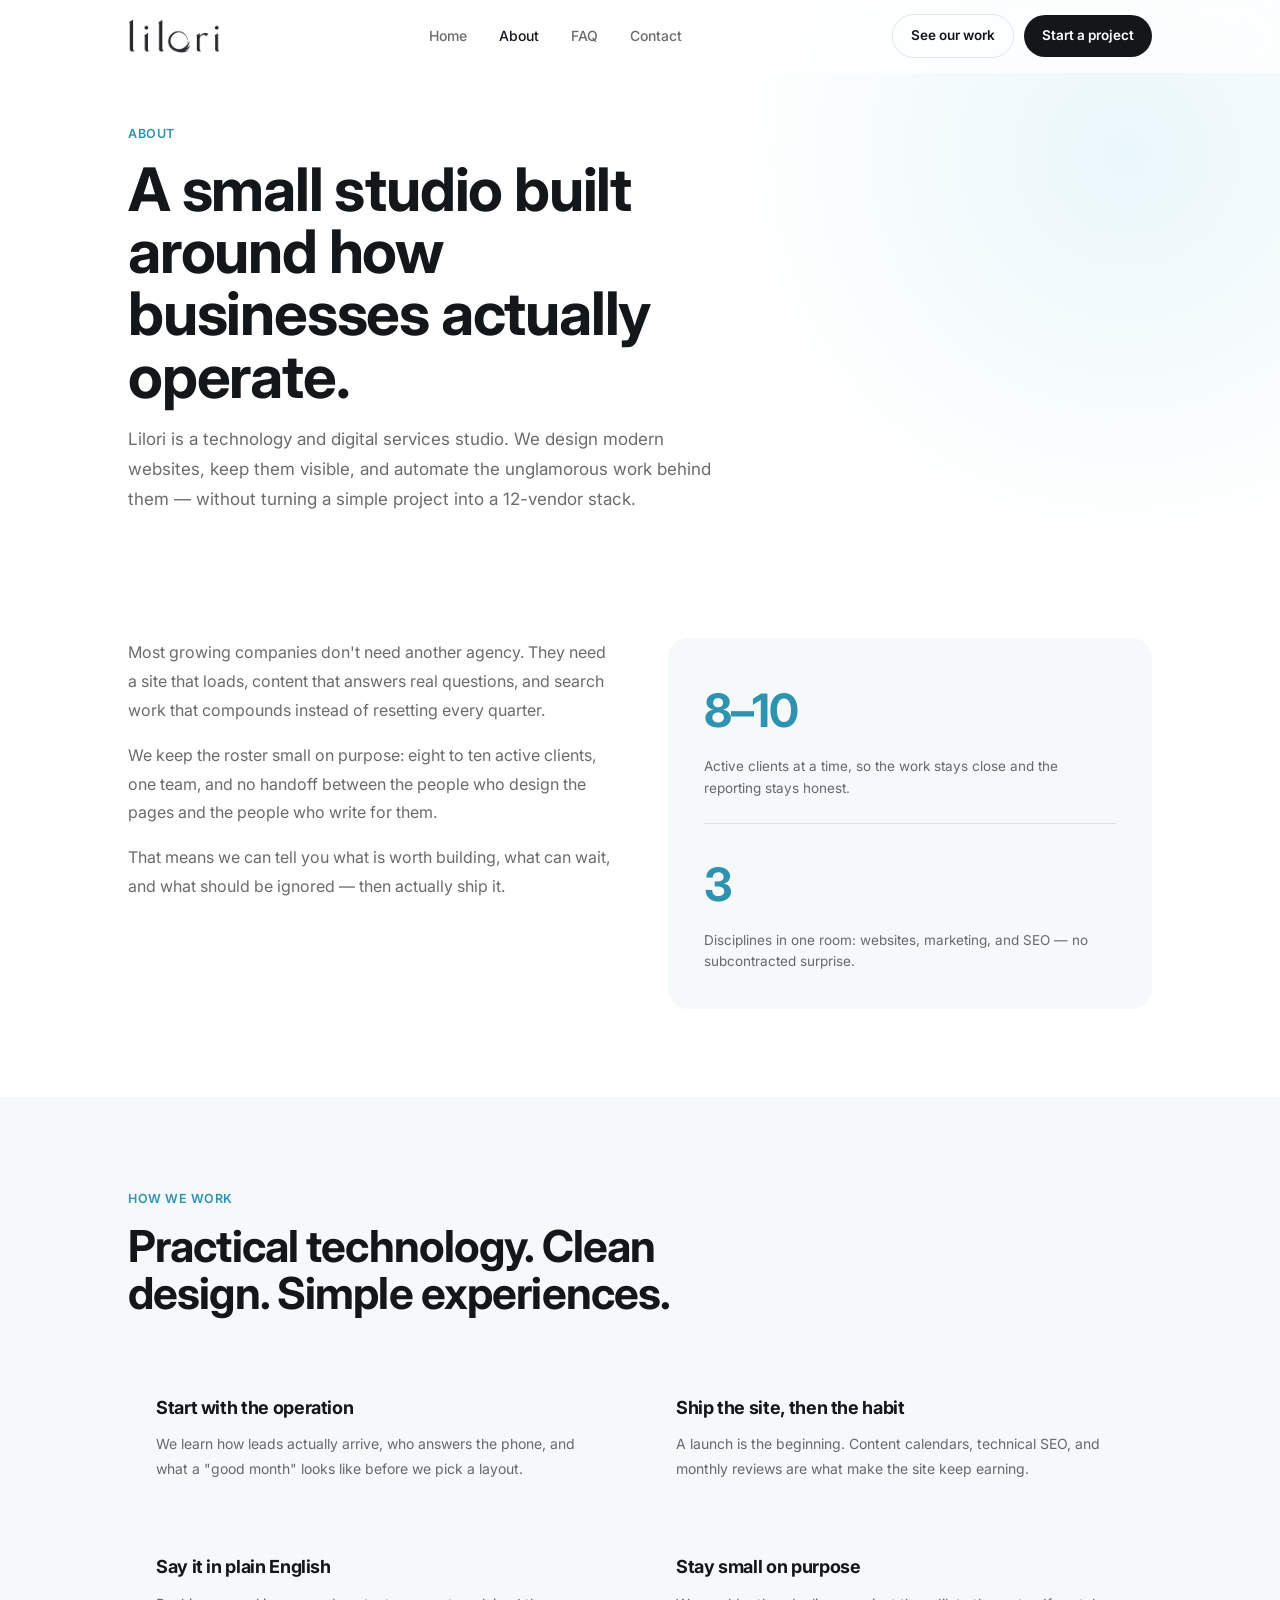
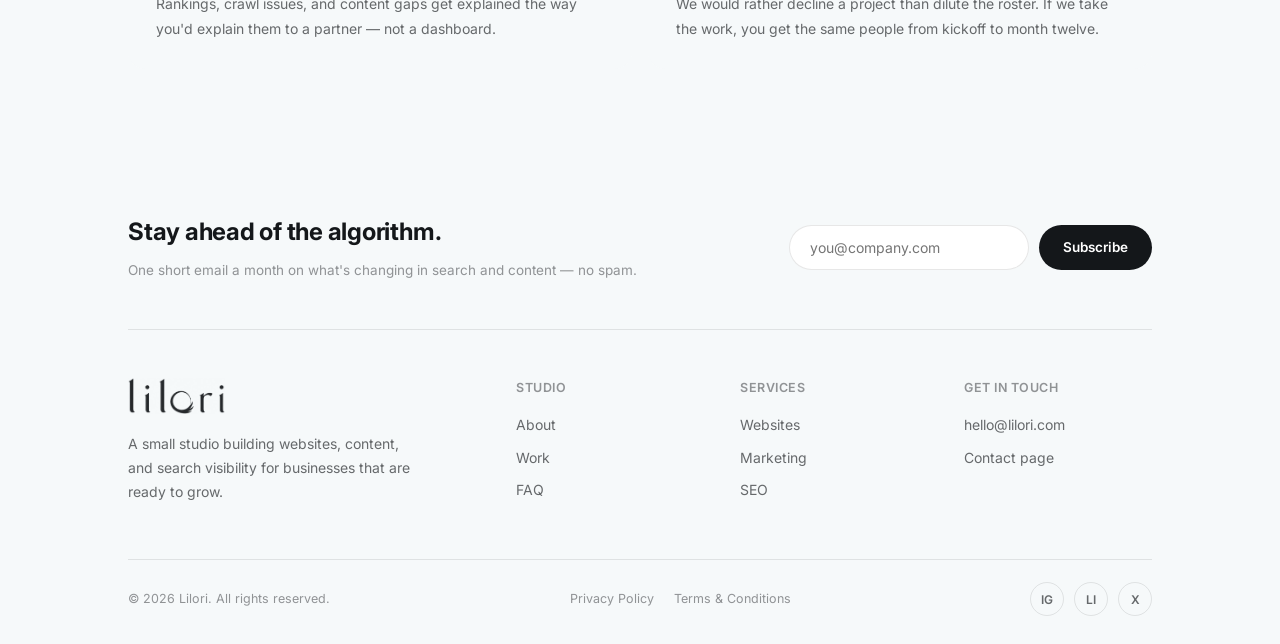
==== commit 10339f44: "Sharpen the Lilori wordmark in the nav and footer. The traced SVG looked soft at small sizes. Use a " ====
--- a/site/about.html
+++ b/site/about.html
@@ -13,7 +13,7 @@
   <a class="skip-link" href="#main">Skip to content</a>
   <nav id="nav">
     <div class="nav-inner wrap">
-      <a href="index.html" class="nav-logo"><img class="brand-mark" src="assets/lilori-logo.svg" alt="Lilori"></a>
+      <a href="index.html" class="nav-logo"><img class="brand-mark" src="assets/lilori-logo.png" width="92" height="34" alt="Lilori"></a>
       <ul class="nav-links" id="navLinks">
         <li><a href="index.html">Home</a></li>
         <li><a href="about.html">About</a></li>
@@ -88,7 +88,7 @@
       </div>
       <div class="foot-top">
         <div class="foot-brand">
-          <img class="brand-mark" src="assets/lilori-logo.svg" alt="Lilori">
+          <img class="brand-mark" src="assets/lilori-logo.png" width="92" height="34" alt="Lilori">
           <p>A small studio building websites, content, and search visibility for businesses that are ready to grow.</p>
         </div>
         <div class="foot-col">
--- a/site/css/styles.css
+++ b/site/css/styles.css
@@ -164,15 +164,17 @@
 .nav-logo img,
 .nav-logo svg,
 .brand-mark {
-  height: 28px;
+  height: 34px;
   width: auto;
+  max-width: none;
   display: block;
+  flex: none;
+  image-rendering: auto;
 }
 
 .foot-brand .brand-mark {
-  height: 32px;
+  height: 36px;
   margin-bottom: 18px;
-  color: var(--ink);
 }
 
 .nav-links {
